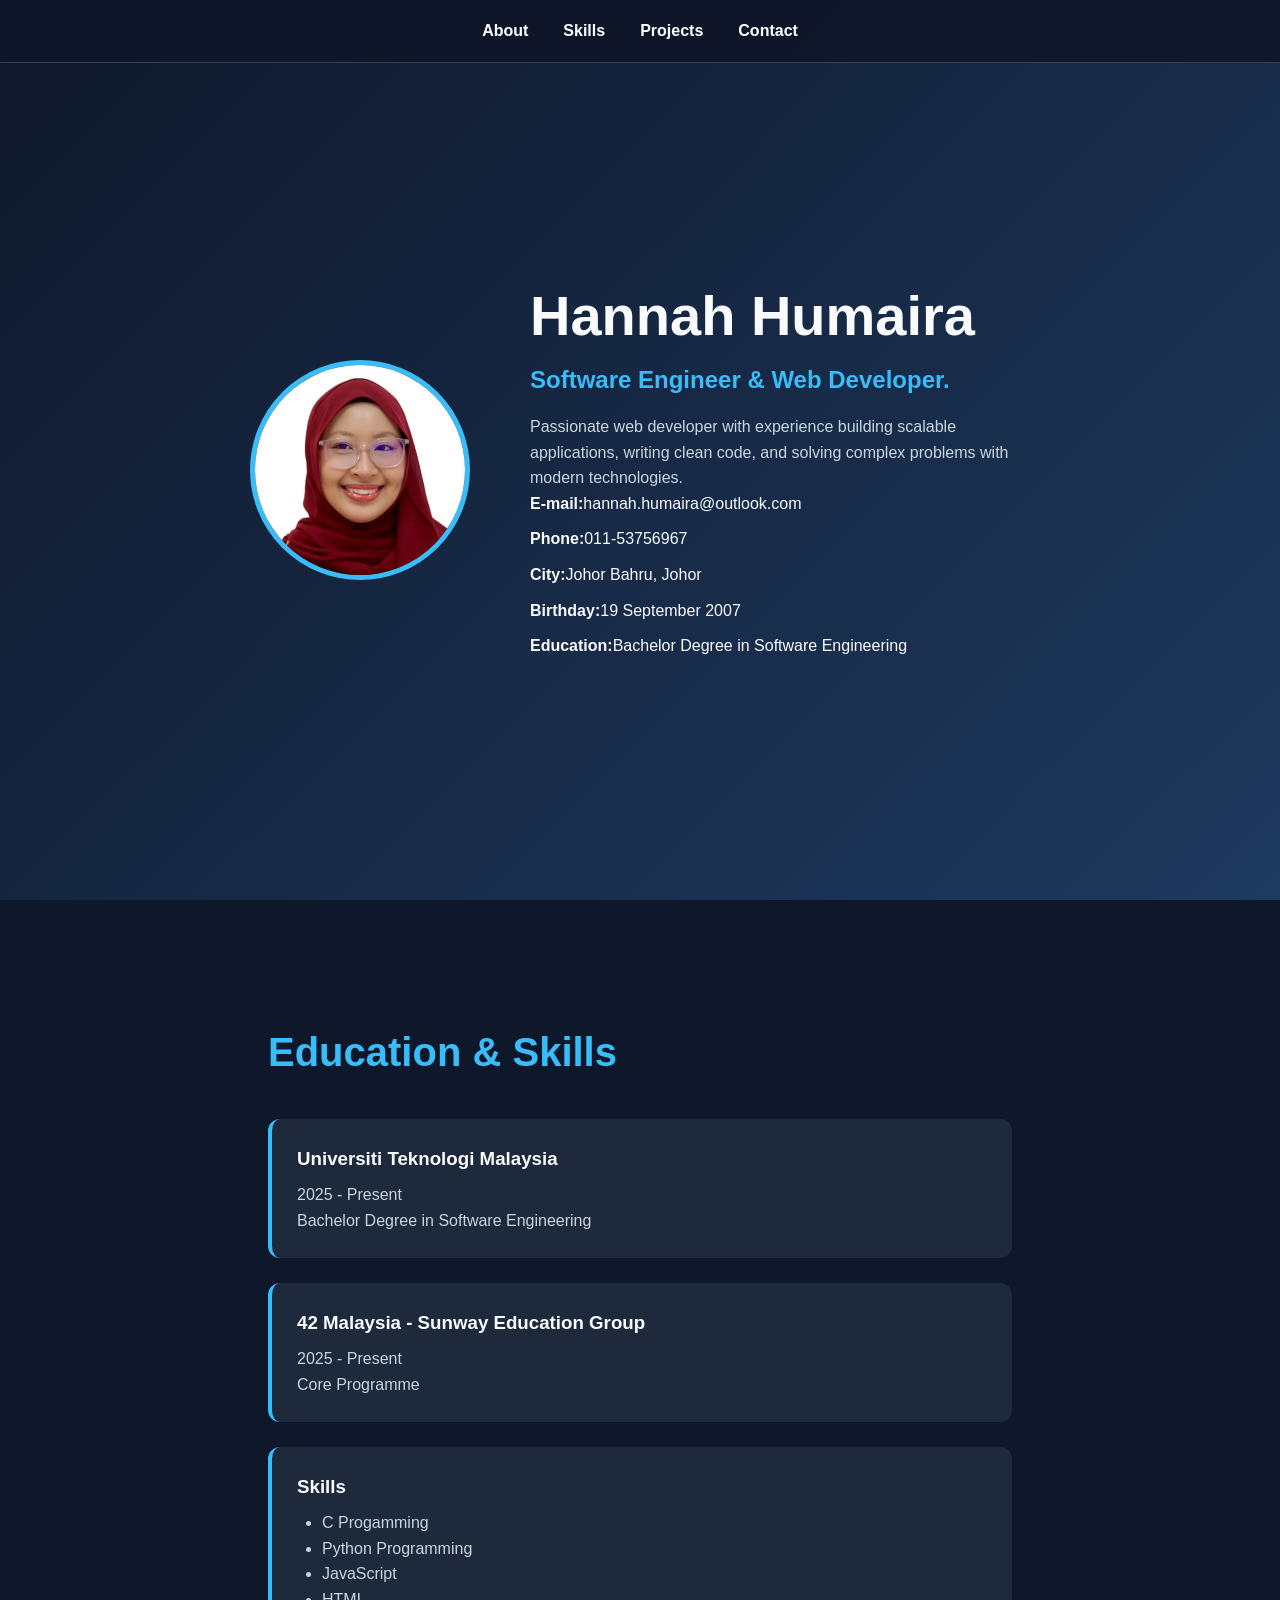
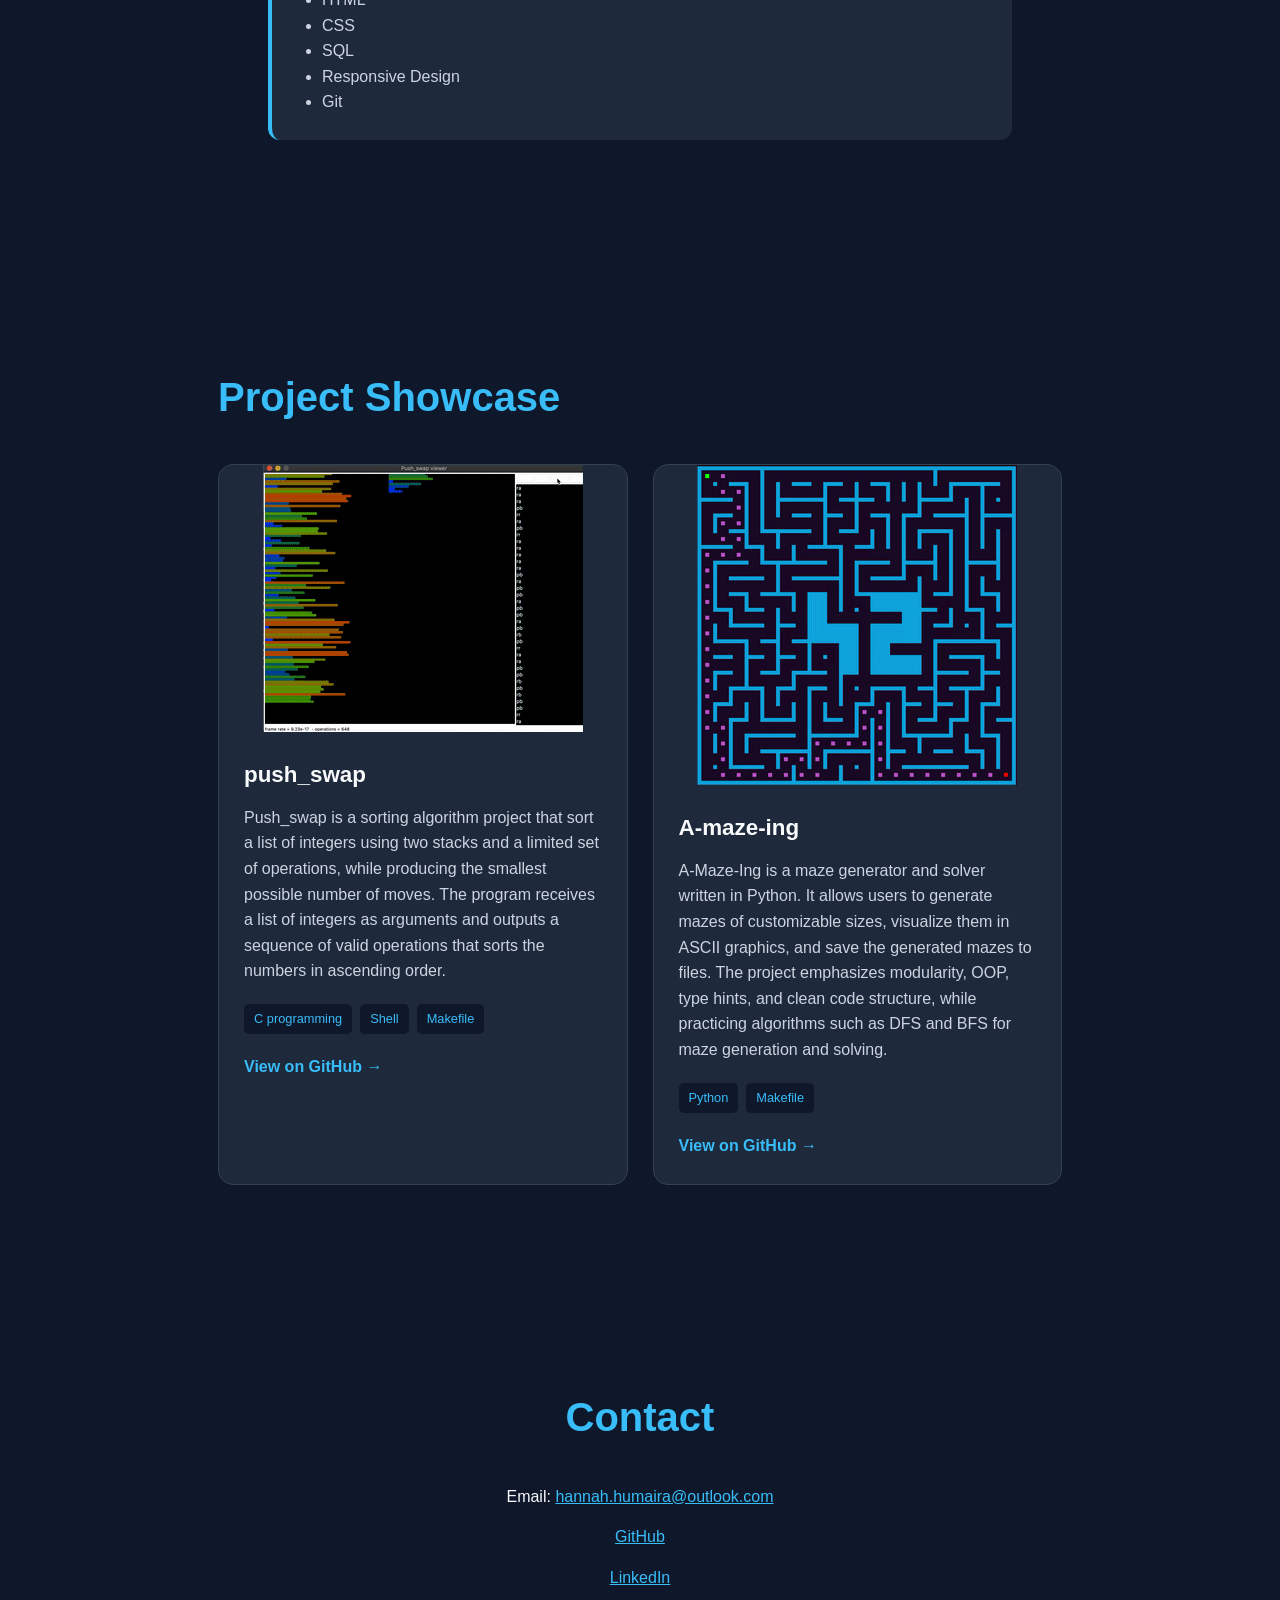
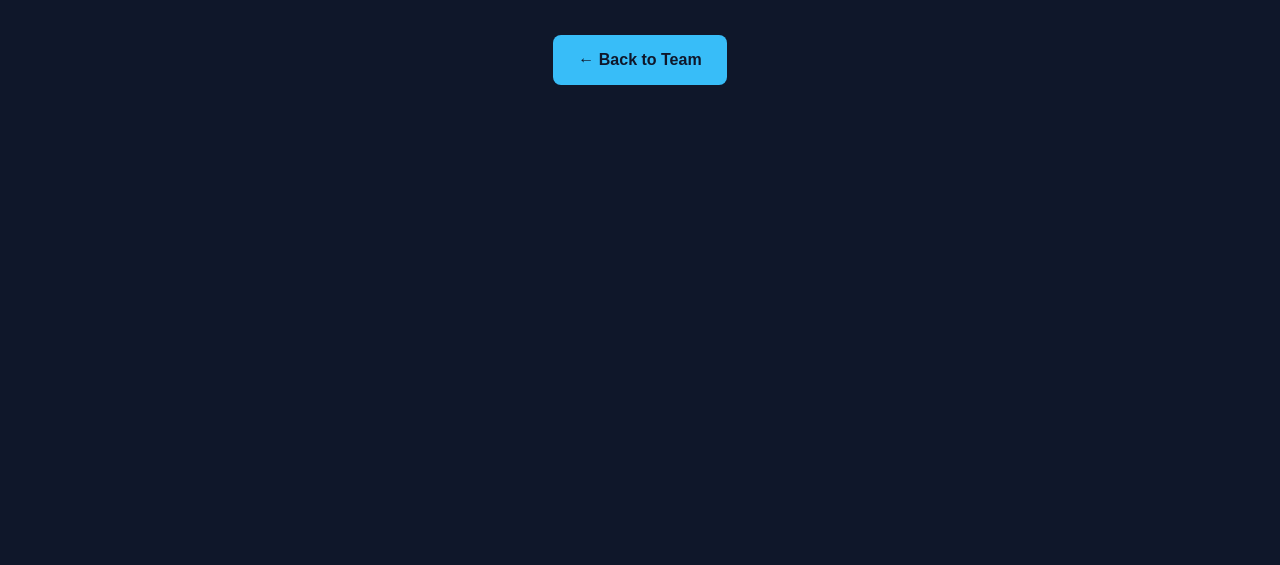
==== hhumaira/hhumaira.html @ 25928fd8 "prototype was done" ====
<!DOCTYPE html>
<html lang="en">
<head>
    <meta charset="UTF-8">
    <meta name="viewport" content="width=device-width, initial-scale=1.0">
    <title>Member 1 - Resume</title>
    <link rel="stylesheet" href="css/style.css">
</head>
<body>

    <!-- Fixed navigation -->
    <nav class="navbar">
        <a href="#about">About</a>
        <a href="#skills">Skills</a>
        <a href="#projects">Projects</a>
        <a href="#contact">Contact</a>
    </nav>

    <!-- Part 1 -->
    <section id="about" class="hero">
        <img src="images/pfp.webp" alt="Member 1">
        <div>
            <h1>Hannah Humaira</h1>
            <h2>Software Engineer &amp; Web Developer.</h2>
            <p>
	    	Passionate web developer with experience building scalable applications, writing clean code, and solving complex problems with modern technologies.
            </p>
              <div>
                <ul>
                  <li><strong>E-mail:</strong> <span>hannah.humaira@outlook.com</span></li>
                  <li><strong>Phone:</strong> <span>011-53756967</span></li>
                  <li><strong>City:</strong> <span>Johor Bahru, Johor</span></li>
                  <li><strong>Birthday:</strong><span>19 September 2007</span></li>
                  <li><strong>Education:</strong><span>Bachelor Degree in Software Engineering</span></li>
                </ul>
              </div>
        </div>
    </section><!-- /About Section -->

    <!-- Part 2 -->
    <section id="skills" class="section">
        <h2>Education & Skills</h2>

        <div class="content-card">
            <h3>Universiti Teknologi Malaysia</h3>
            <p>2025 - Present</p>
            <p>
                Bachelor Degree in Software Engineering
            </p>
        </div>

        <div class="content-card">
            <h3>42 Malaysia - Sunway Education Group</h3>
            <p>2025 - Present</p>
            <p>
                Core Programme
            </p>
        </div>

        <div class="content-card">
            <h3>Skills</h3>
            <ul>
                <li>C Progamming</li>
                <li>Python Programming</li>
                <li>JavaScript</li>
                <li>HTML</li>
                <li>CSS</li>
                <li>SQL</li>
                <li>Responsive Design</li>
                <li>Git</li>
            </ul>
        </div>
    </section>

    <!-- Part 3 - Projects -->
    <section id="projects" class="section projects">
        <h2>Project Showcase</h2>

        <div class="project-grid">

            <div class="project-card">
                <div class="project-image">
                    <img src="images/push_swap.gif" alt="push_swap">
                </div>

                <div class="project-content">
                    <h3>push_swap</h3>
                    <p>
                        Push_swap is a sorting algorithm project that sort a list of integers using two stacks and a limited set of operations, while producing the smallest possible number of moves.
                        The program receives a list of integers as arguments and outputs a sequence of valid operations that sorts the numbers in ascending order.
                    </p>

                    <div class="project-tech">
                        <span>C programming</span>
                        <span>Shell</span>
                        <span>Makefile</span>
                    </div>

                    <a href="https://github.com/" target="_blank">
                        View on GitHub →
                    </a>
                </div>
            </div>


            <div class="project-card">
                <div class="project-image">
                    <img src="images/A-maze-ing.gif" alt="a-maze-ing">
                </div>

                <div class="project-content">
                    <h3>A-maze-ing</h3>
                    <p>
                        A-Maze-Ing is a maze generator and solver written in Python. It allows users to generate mazes of customizable sizes, visualize them in ASCII graphics, and save the generated mazes to files.
                        The project emphasizes modularity, OOP, type hints, and clean code structure, while practicing algorithms such as DFS and BFS for maze generation and solving.
                    </p>

                    <div class="project-tech">
                        <span>Python</span>
                        <span>Makefile</span>
                    </div>

                    <a href="https://github.com/" target="_blank">
                        View on GitHub →
                    </a>
                </div>
            </div>

        </div>
    </section>


    <!-- Part 4 -->
    <section id="contact" class="section contact">
        <h2>Contact</h2>

        <p>Email:
            <a href="mailto:hannah.humaira@outlook.com">
                hannah.humaira@outlook.com
            </a>
        </p>

        <p>
            <a href="https://github.com/" target="_blank">
                GitHub
            </a>
        </p>

        <p>
            <a href="https://www.linkedin.com/" target="_blank">
                LinkedIn
            </a>
        </p>

        <a href="../index.html" class="back-button">
            ← Back to Team
        </a>
    </section>

</body>
</html>
---- hhumaira/css/style.css ----
* {
    margin: 0;
    padding: 0;
    box-sizing: border-box;
}

html {
    scroll-behavior: smooth;
}

body {
    font-family: Arial, sans-serif;
    background: #0f172a;
    color: #f8fafc;
    line-height: 1.6;
}

/* Home page */

.home {
    min-height: 100vh;
    display: flex;
    align-items: center;
    justify-content: center;
    padding: 40px 20px;
}

.home-content {
    width: 100%;
    max-width: 900px;
    text-align: center;
}

.home h1 {
    font-size: 3rem;
    margin-bottom: 10px;
}

.home-content > p {
    color: #94a3b8;
    margin-bottom: 40px;
}

.team-links {
    display: flex;
    gap: 25px;
    justify-content: center;
}

.resume-card {
    width: 300px;
    padding: 40px 25px;
    background: #1e293b;
    border: 1px solid #334155;
    border-radius: 15px;
    color: white;
    text-decoration: none;
    transition: 0.3s;
}

.resume-card:hover {
    transform: translateY(-8px);
    background: #334155;
}

.resume-card h2 {
    margin-bottom: 15px;
}

/* Navigation */

.navbar {
    position: fixed;
    top: 0;
    left: 0;
    width: 100%;
    padding: 18px;
    background: rgba(15, 23, 42, 0.95);
    display: flex;
    justify-content: center;
    gap: 35px;
    z-index: 1000;
    border-bottom: 1px solid #334155;
}

.navbar a {
    color: white;
    text-decoration: none;
    font-weight: bold;
}

.navbar a:hover {
    color: #38bdf8;
}

/* Resume sections */

section {
    min-height: 100vh;
    padding: 120px 10% 80px;
    scroll-margin-top: 60px;
}

.hero {
    display: flex;
    align-items: center;
    justify-content: center;
    gap: 60px;
    background: linear-gradient(135deg, #0f172a, #1e3a5f);
}

.hero img {
    width: 220px;
    height: 220px;
    object-fit: cover;
    border-radius: 50%;
    border: 5px solid #38bdf8;
}

.hero h1 {
    font-size: 3.5rem;
}

.hero h2 {
    color: #38bdf8;
    margin-bottom: 15px;
}

.hero p {
    max-width: 500px;
    color: #cbd5e1;
}

.hero ul li {
    font-size: 1rem;
    margin-bottom: 10px;
    display: flex;
    align-items: center;
}

.section {
    max-width: 1000px;
    margin: auto;
}

.section > h2 {
    font-size: 2.5rem;
    margin-bottom: 35px;
    color: #38bdf8;
}

.content-card {
    background: #1e293b;
    padding: 25px;
    margin-bottom: 25px;
    border-radius: 12px;
    border-left: 4px solid #38bdf8;
}

.content-card h3 {
    margin-bottom: 8px;
}

.content-card p {
    color: #cbd5e1;
}

.content-card ul {
    padding-left: 25px;
    color: #cbd5e1;
}

.contact {
    text-align: center;
}

.contact p {
    margin: 15px;
}

.contact a {
    color: #38bdf8;
}

.back-button {
    display: inline-block;
    margin-top: 30px;
    padding: 12px 25px;
    background: #38bdf8;
    color: #0f172a !important;
    border-radius: 8px;
    text-decoration: none;
    font-weight: bold;
}

/* Project Showcase */

.projects {
    max-width: 1100px;
    margin: auto;
}

.project-grid {
    display: grid;
    grid-template-columns: repeat(2, 1fr);
    gap: 25px;
}

.project-card {
    background: #1e293b;
    border-radius: 15px;
    overflow: hidden;
    border: 1px solid #334155;
    transition: 0.3s ease;
}

.project-card:hover {
    transform: translateY(-8px);
    border-color: #38bdf8;
    box-shadow: 0 10px 30px rgba(56, 189, 248, 0.15);
}

.project-image {
    height: auto;
    width:auto;
    display: flex;
    align-items: center;
    justify-content: center;
}

.project-image span {
    font-size: 55px;
}

.project-content {
    padding: 25px;
}

.project-content h3 {
    font-size: 1.4rem;
    margin-bottom: 12px;
}

.project-content p {
    color: #cbd5e1;
    margin-bottom: 20px;
}

.project-tech {
    display: flex;
    flex-wrap: wrap;
    gap: 8px;
    margin-bottom: 20px;
}

.project-tech span {
    background: #0f172a;
    color: #38bdf8;
    padding: 5px 10px;
    border-radius: 5px;
    font-size: 0.8rem;
}

.project-content > a {
    color: #38bdf8;
    text-decoration: none;
    font-weight: bold;
}

.project-content > a:hover {
    text-decoration: underline;
}

/* Responsive */

@media (max-width: 700px) {
    .team-links {
        flex-direction: column;
        align-items: center;
    }

    .resume-card {
        width: 100%;
        max-width: 350px;
    }

    .navbar {
        gap: 15px;
        padding: 15px 5px;
    }

    .navbar a {
        font-size: 14px;
    }

    .hero {
        flex-direction: column;
        text-align: center;
        gap: 30px;
    }

    .hero h1 {
        font-size: 2.5rem;
    }

    .hero img {
        width: 170px;
        height: 170px;
    }

    section {
        padding-left: 25px;
        padding-right: 25px;
    }
}
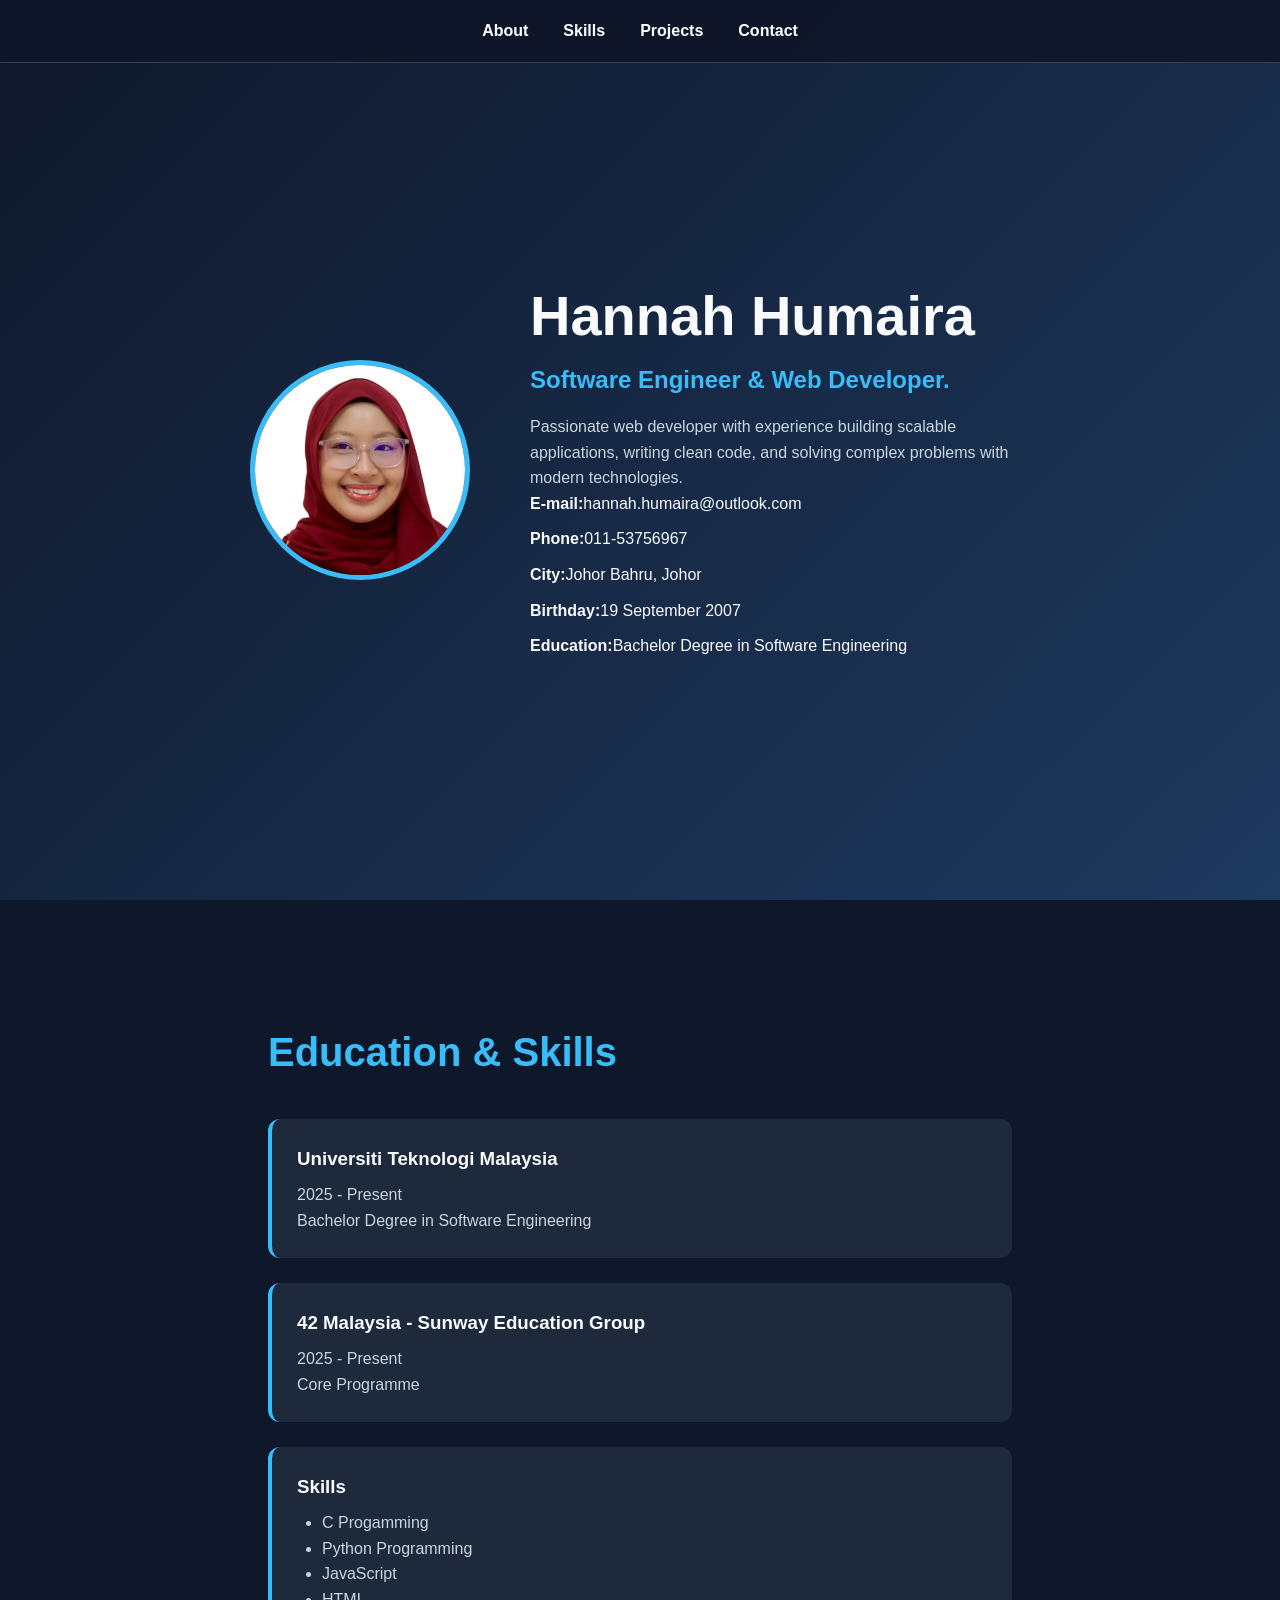
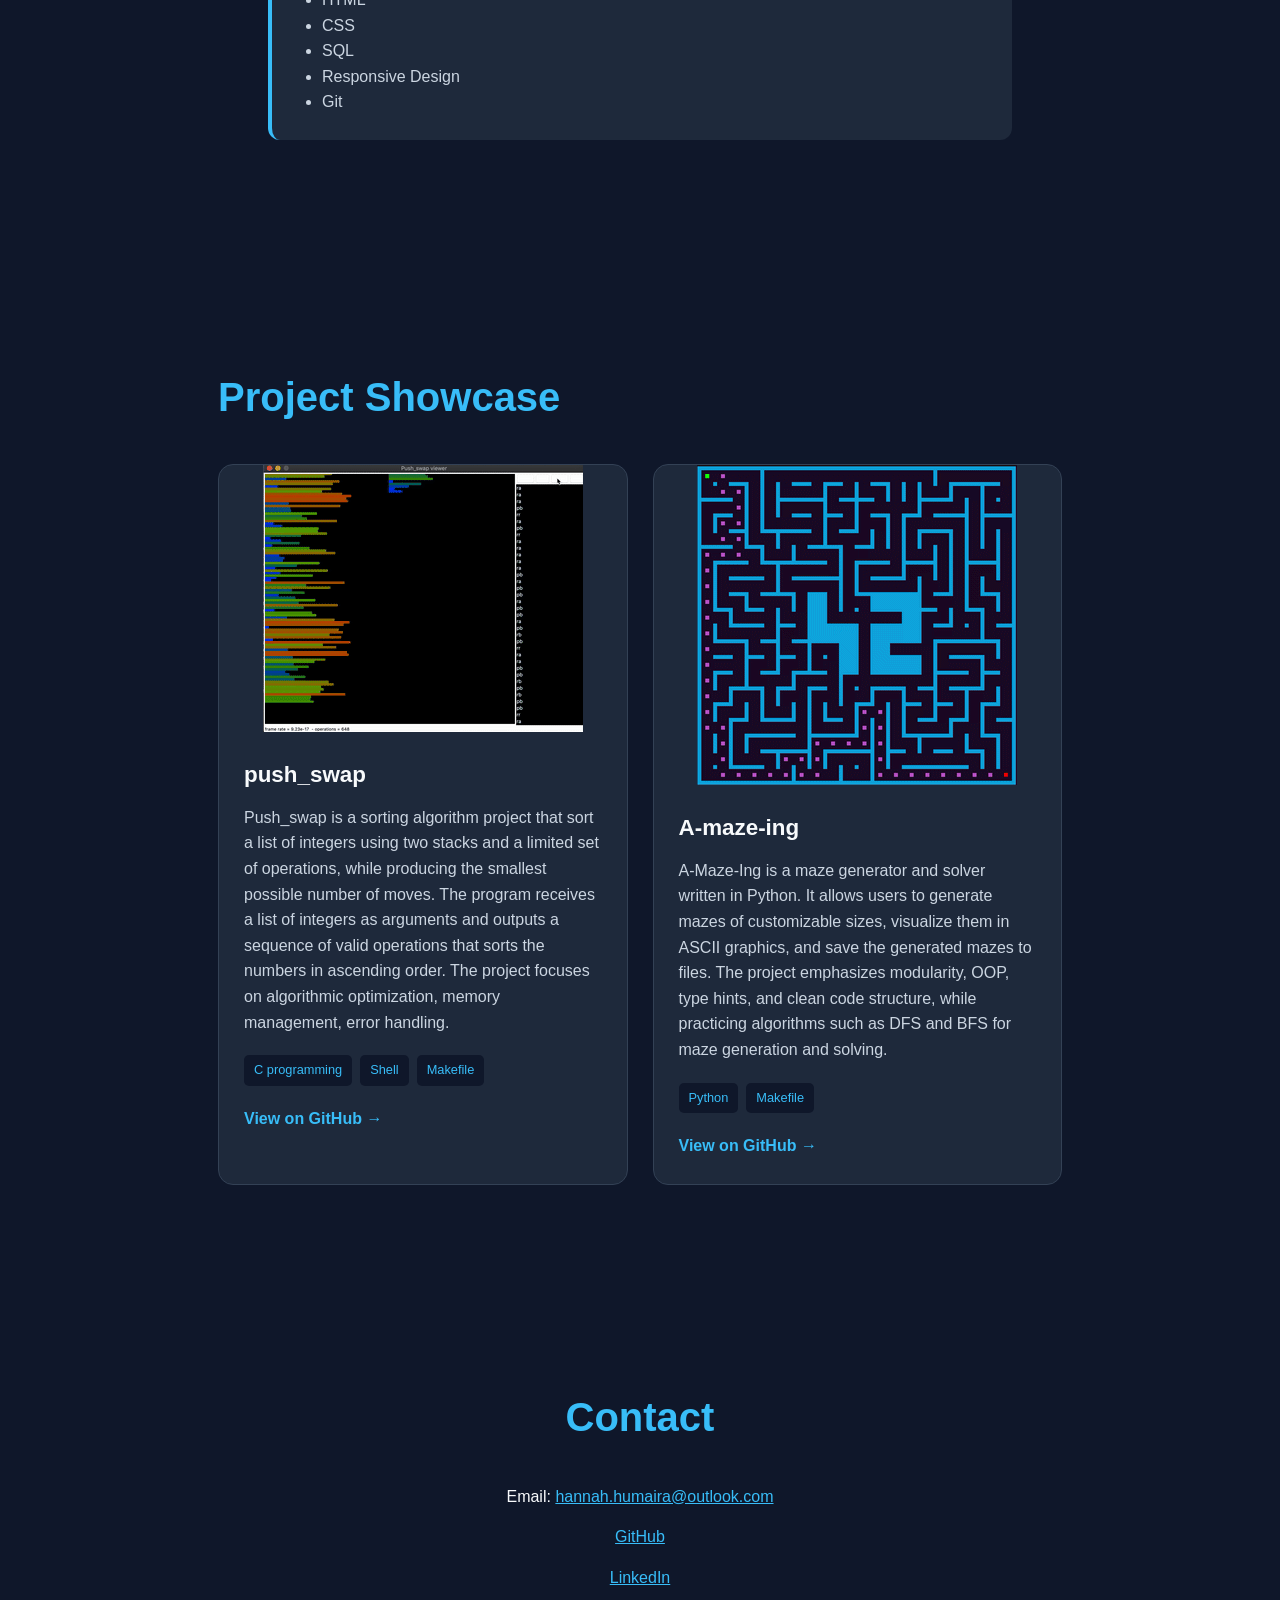
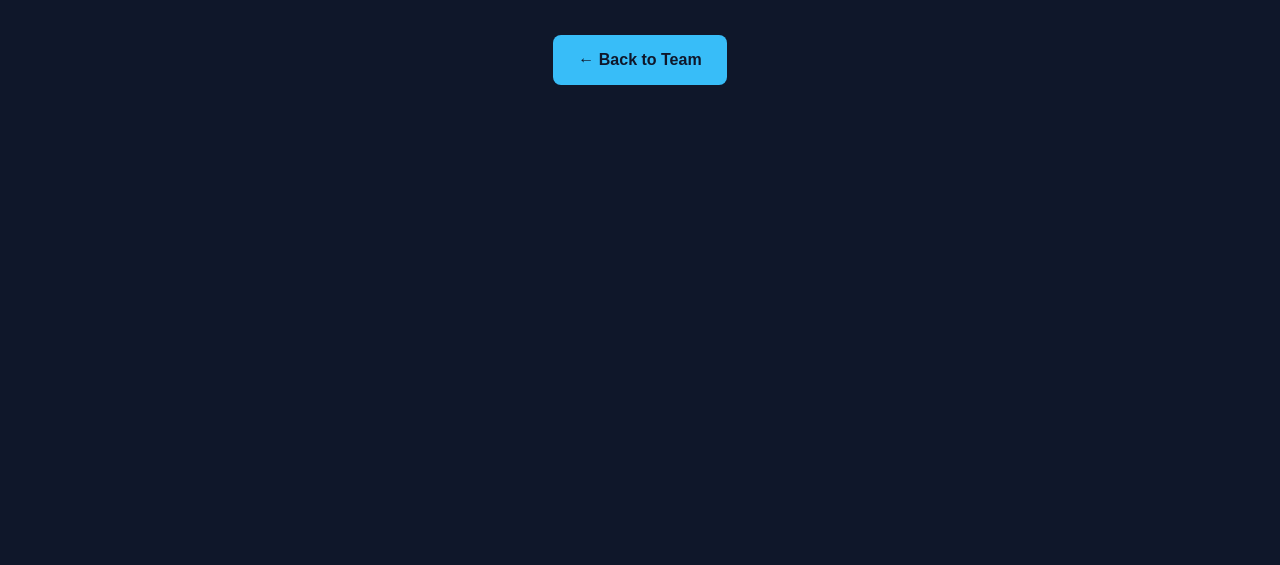
==== commit 6a711c83: "update for hannah resume" ====
--- a/hhumaira/hhumaira.html
+++ b/hhumaira/hhumaira.html
@@ -1,161 +1,162 @@
 <!DOCTYPE html>
 <html lang="en">
 <head>
-    <meta charset="UTF-8">
-    <meta name="viewport" content="width=device-width, initial-scale=1.0">
-    <title>Member 1 - Resume</title>
-    <link rel="stylesheet" href="css/style.css">
+	<meta charset="UTF-8">
+	<meta name="viewport" content="width=device-width, initial-scale=1.0">
+	<title>Hannah Humaira - Resume</title>
+	<link rel="stylesheet" href="css/style.css">
 </head>
 <body>
 
-    <!-- Fixed navigation -->
-    <nav class="navbar">
-        <a href="#about">About</a>
-        <a href="#skills">Skills</a>
-        <a href="#projects">Projects</a>
-        <a href="#contact">Contact</a>
-    </nav>
+	<!-- Fixed navigation -->
+	<nav class="navbar">
+		<a href="#about">About</a>
+		<a href="#skills">Skills</a>
+		<a href="#projects">Projects</a>
+		<a href="#contact">Contact</a>
+	</nav>
 
-    <!-- Part 1 -->
-    <section id="about" class="hero">
-        <img src="images/pfp.webp" alt="Member 1">
-        <div>
-            <h1>Hannah Humaira</h1>
-            <h2>Software Engineer &amp; Web Developer.</h2>
-            <p>
-	    	Passionate web developer with experience building scalable applications, writing clean code, and solving complex problems with modern technologies.
-            </p>
-              <div>
-                <ul>
-                  <li><strong>E-mail:</strong> <span>hannah.humaira@outlook.com</span></li>
-                  <li><strong>Phone:</strong> <span>011-53756967</span></li>
-                  <li><strong>City:</strong> <span>Johor Bahru, Johor</span></li>
-                  <li><strong>Birthday:</strong><span>19 September 2007</span></li>
-                  <li><strong>Education:</strong><span>Bachelor Degree in Software Engineering</span></li>
-                </ul>
-              </div>
-        </div>
-    </section><!-- /About Section -->
+	<!-- Part 1 -->
+	<section id="about" class="hero">
+		<img src="images/pfp.webp" alt="Member 1">
+		<div>
+			<h1>Hannah Humaira</h1>
+			<h2>Software Engineer &amp; Web Developer.</h2>
+			<p>
+			Passionate web developer with experience building scalable applications, writing clean code, and solving complex problems with modern technologies.
+			</p>
+			<div>
+				<ul>
+				<li><strong>E-mail:</strong> <span>hannah.humaira@outlook.com</span></li>
+				<li><strong>Phone:</strong> <span>011-53756967</span></li>
+				<li><strong>City:</strong> <span>Johor Bahru, Johor</span></li>
+				<li><strong>Birthday:</strong><span>19 September 2007</span></li>
+				<li><strong>Education:</strong><span>Bachelor Degree in Software Engineering</span></li>
+				</ul>
+			</div>
+		</div>
+	</section><!-- /About Section -->
 
-    <!-- Part 2 -->
-    <section id="skills" class="section">
-        <h2>Education & Skills</h2>
+	<!-- Part 2 -->
+	<section id="skills" class="section">
+		<h2>Education & Skills</h2>
 
-        <div class="content-card">
-            <h3>Universiti Teknologi Malaysia</h3>
-            <p>2025 - Present</p>
-            <p>
-                Bachelor Degree in Software Engineering
-            </p>
-        </div>
+		<div class="content-card">
+			<h3>Universiti Teknologi Malaysia</h3>
+			<p>2025 - Present</p>
+			<p>
+				Bachelor Degree in Software Engineering
+			</p>
+		</div>
 
-        <div class="content-card">
-            <h3>42 Malaysia - Sunway Education Group</h3>
-            <p>2025 - Present</p>
-            <p>
-                Core Programme
-            </p>
-        </div>
+		<div class="content-card">
+			<h3>42 Malaysia - Sunway Education Group</h3>
+			<p>2025 - Present</p>
+			<p>
+				Core Programme
+			</p>
+		</div>
 
-        <div class="content-card">
-            <h3>Skills</h3>
-            <ul>
-                <li>C Progamming</li>
-                <li>Python Programming</li>
-                <li>JavaScript</li>
-                <li>HTML</li>
-                <li>CSS</li>
-                <li>SQL</li>
-                <li>Responsive Design</li>
-                <li>Git</li>
-            </ul>
-        </div>
-    </section>
+		<div class="content-card">
+			<h3>Skills</h3>
+			<ul>
+				<li>C Progamming</li>
+				<li>Python Programming</li>
+				<li>JavaScript</li>
+				<li>HTML</li>
+				<li>CSS</li>
+				<li>SQL</li>
+				<li>Responsive Design</li>
+				<li>Git</li>
+			</ul>
+		</div>
+	</section>
 
-    <!-- Part 3 - Projects -->
-    <section id="projects" class="section projects">
-        <h2>Project Showcase</h2>
+	<!-- Part 3 - Projects -->
+	<section id="projects" class="section projects">
+		<h2>Project Showcase</h2>
 
-        <div class="project-grid">
+		<div class="project-grid">
 
-            <div class="project-card">
-                <div class="project-image">
-                    <img src="images/push_swap.gif" alt="push_swap">
-                </div>
+			<div class="project-card">
+				<div class="project-image">
+					<img src="images/push_swap.gif" alt="push_swap">
+				</div>
 
-                <div class="project-content">
-                    <h3>push_swap</h3>
-                    <p>
-                        Push_swap is a sorting algorithm project that sort a list of integers using two stacks and a limited set of operations, while producing the smallest possible number of moves.
-                        The program receives a list of integers as arguments and outputs a sequence of valid operations that sorts the numbers in ascending order.
+				<div class="project-content">
+					<h3>push_swap</h3>
+					<p>
+						Push_swap is a sorting algorithm project that sort a list of integers using two stacks and a limited set of operations, while producing the smallest possible number of moves.
+						The program receives a list of integers as arguments and outputs a sequence of valid operations that sorts the numbers in ascending order.
+					    The project focuses on algorithmic optimization, memory management, error handling.
                     </p>
 
-                    <div class="project-tech">
-                        <span>C programming</span>
-                        <span>Shell</span>
-                        <span>Makefile</span>
-                    </div>
+					<div class="project-tech">
+						<span>C programming</span>
+						<span>Shell</span>
+						<span>Makefile</span>
+					</div>
 
-                    <a href="https://github.com/" target="_blank">
-                        View on GitHub →
-                    </a>
-                </div>
-            </div>
+					<a href="https://github.com/" target="_blank">
+						View on GitHub →
+					</a>
+				</div>
+			</div>
 
 
-            <div class="project-card">
-                <div class="project-image">
-                    <img src="images/A-maze-ing.gif" alt="a-maze-ing">
-                </div>
+			<div class="project-card">
+				<div class="project-image">
+					<img src="images/A-maze-ing.gif" alt="a-maze-ing">
+				</div>
 
-                <div class="project-content">
-                    <h3>A-maze-ing</h3>
-                    <p>
-                        A-Maze-Ing is a maze generator and solver written in Python. It allows users to generate mazes of customizable sizes, visualize them in ASCII graphics, and save the generated mazes to files.
-                        The project emphasizes modularity, OOP, type hints, and clean code structure, while practicing algorithms such as DFS and BFS for maze generation and solving.
-                    </p>
+				<div class="project-content">
+					<h3>A-maze-ing</h3>
+					<p>
+						A-Maze-Ing is a maze generator and solver written in Python. It allows users to generate mazes of customizable sizes, visualize them in ASCII graphics, and save the generated mazes to files.
+						The project emphasizes modularity, OOP, type hints, and clean code structure, while practicing algorithms such as DFS and BFS for maze generation and solving.
+					</p>
 
-                    <div class="project-tech">
-                        <span>Python</span>
-                        <span>Makefile</span>
-                    </div>
+					<div class="project-tech">
+						<span>Python</span>
+						<span>Makefile</span>
+					</div>
 
-                    <a href="https://github.com/" target="_blank">
-                        View on GitHub →
-                    </a>
-                </div>
-            </div>
+					<a href="https://github.com/" target="_blank">
+						View on GitHub →
+					</a>
+				</div>
+			</div>
 
-        </div>
-    </section>
+		</div>
+	</section>
 
 
-    <!-- Part 4 -->
-    <section id="contact" class="section contact">
-        <h2>Contact</h2>
+	<!-- Part 4 -->
+	<section id="contact" class="section contact">
+		<h2>Contact</h2>
 
-        <p>Email:
-            <a href="mailto:hannah.humaira@outlook.com">
-                hannah.humaira@outlook.com
-            </a>
-        </p>
+		<p>Email:
+			<a href="mailto:hannah.humaira@outlook.com">
+				hannah.humaira@outlook.com
+			</a>
+		</p>
 
-        <p>
-            <a href="https://github.com/" target="_blank">
-                GitHub
-            </a>
-        </p>
+		<p>
+			<a href="https://github.com/" target="_blank">
+				GitHub
+			</a>
+		</p>
 
-        <p>
-            <a href="https://www.linkedin.com/" target="_blank">
-                LinkedIn
-            </a>
-        </p>
+		<p>
+			<a href="https://www.linkedin.com/" target="_blank">
+				LinkedIn
+			</a>
+		</p>
 
-        <a href="../index.html" class="back-button">
-            ← Back to Team
-        </a>
-    </section>
+		<a href="../index.html" class="back-button">
+			← Back to Team
+		</a>
+	</section>
 
 </body>
 </html>
--- a/hhumaira/css/style.css
+++ b/hhumaira/css/style.css
@@ -16,7 +16,7 @@
 }
 
 /* Home page */
-
+/*
 .home {
     min-height: 100vh;
     display: flex;
@@ -46,7 +46,7 @@
     gap: 25px;
     justify-content: center;
 }
-
+*/
 .resume-card {
     width: 300px;
     padding: 40px 25px;
